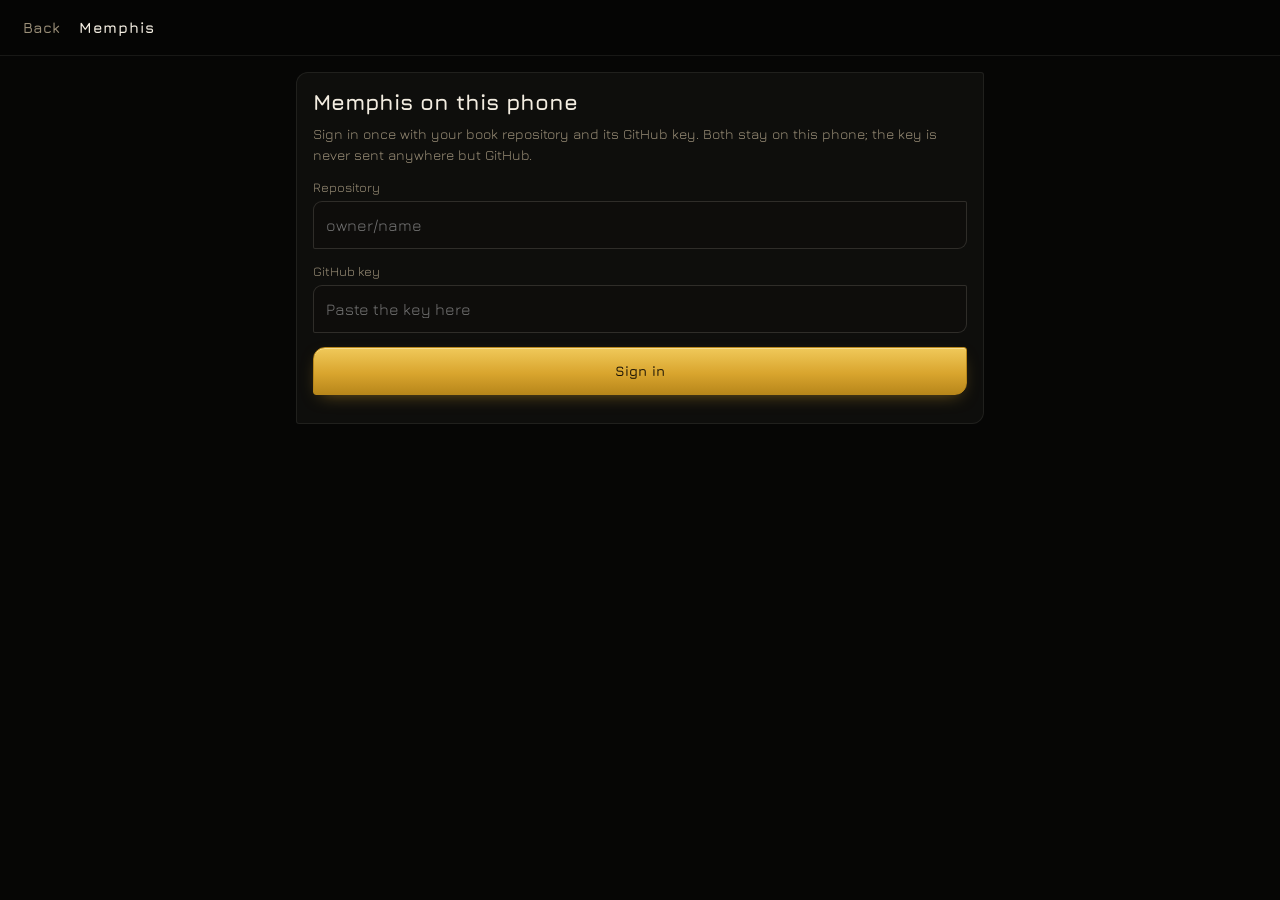
==== canon.html @ c1e0bdd1 "Phone app" ====
<!doctype html>
<html lang="en-GB">
<head>
<meta charset="utf-8">
<meta name="viewport" content="width=device-width, initial-scale=1, viewport-fit=cover">
<meta http-equiv="Content-Security-Policy" content="default-src 'self'; img-src 'self' data:; style-src 'self' 'unsafe-inline'; script-src 'self'; font-src 'self'; connect-src 'self' https://api.github.com; manifest-src 'self'; worker-src 'self'">
<meta name="apple-mobile-web-app-capable" content="yes">
<meta name="apple-mobile-web-app-status-bar-style" content="black-translucent">
<meta name="theme-color" content="#060605">
<meta name="referrer" content="no-referrer">
<link rel="manifest" href="manifest.webmanifest">
<link rel="apple-touch-icon" href="icons/memphis-app-256.png">
<title>Canon</title>
<link rel="stylesheet" href="branding/blades-ui.css">
<link rel="stylesheet" href="shared/canon.css">
<link rel="stylesheet" href="phone-shell.css">
<link rel="stylesheet" href="canon-phone.css">
</head>
<body data-page="canon">
<header id="top">
  <button id="t-back" class="bl-btn ghost" type="button">Memphis</button>
  <div id="t-title" class="title">Canon</div>
  <button id="t-badge" class="badge" type="button" aria-live="polite"></button>
</header>
<header id="bar">
  <button id="b-home" class="bl-btn ghost sm" type="button" hidden>Domains</button>
  <div id="crumb" class="crumb"></div>
  <div class="spacer"></div>
  <button id="b-log" class="bl-btn coal sm" type="button">Log</button>
</header>
<main id="view" tabindex="-1"></main>
<div id="toast" class="toast" role="status" aria-live="polite"></div>

<script src="shared/sync-model.js"></script>
<script src="store.js"></script>
<script src="github.js"></script>
<script src="engine.js"></script>
<script src="apps.js"></script>
<script src="app.js"></script>
<script src="shared/canon-model.js"></script>
<script src="canon-bridge.js"></script>
<script src="shared/canon-ui.js"></script>
</body>
</html>
---- branding/blades-ui.css ----
@font-face{font-family:"Jura";font-weight:400;src:url("fonts/jura-400.woff2") format("woff2")}
@font-face{font-family:"Jura";font-weight:600;src:url("fonts/jura-600.woff2") format("woff2")}
@font-face{font-family:"Jura";font-weight:700;src:url("fonts/jura-700.woff2") format("woff2")}
:root{
  --bl-gold:#d9a52e; --bl-gold-hi:#f0c95a; --bl-gold-lo:#b8871b; --bl-gold-ink:#1a1306;
  --bl-bone:#f3ede1; --bl-bone-lo:#ddd2bd; --bl-bone-ink:#17140f;
  --bl-coal:#1d1a15; --bl-coal-hi:#2a261f; --bl-coal-line:rgba(201,162,39,.22); --bl-coal-ink:#d9cfbc;
  --bl-ink:#e8dfce; --bl-ink-soft:#9c9079;
  --bl-r:12px 3px 12px 3px;        
  --bl-r-sm:9px 2px 9px 2px;
  --bl-ui:"Jura",system-ui,-apple-system,"Segoe UI",sans-serif;   
  --bl-red:#b8342c;   
  --ev-domina-1:#F3EDE1; --ev-domina:#A7D8F2; --ev-domina-3:#7FBF8A; --ev-domina-t1:#1E4D2B; --ev-domina-t2:#2E3F49;   
  --ev-aura-1:#FFC48C;   --ev-aura:#F2884B;   --ev-aura-3:#E8604A;   --ev-aura-t1:#4A3A28;   --ev-aura-t2:#4A2C24;     
  --ev-magia-1:#DCE3F5;  --ev-magia:#B5B9CA;  --ev-magia-3:#7C86C9;  --ev-magia-t1:#1A1B33;  --ev-magia-t2:#2C3459;    
  --ev-nb-1:#C41E3A; --ev-nb-2:#E67E22; --ev-nb-3:#D4AF37; --ev-nb-4:#27AE60; --ev-nb-5:#16A085;
  --ev-nb-6:#3498DB; --ev-nb-7:#5B4FCF; --ev-nb-8:#8E44AD; --ev-nb-9:#B8509E;
  --ev-read:"Jura",system-ui,"Segoe UI",sans-serif;      
  --ev-margin:Fraunces,Georgia,serif;                     
}
.bl-btn{font-family:var(--bl-ui);font-size:13px;font-weight:600;letter-spacing:.01em;line-height:1;
  display:inline-flex;align-items:center;gap:8px;height:36px;padding:0 16px;border-radius:var(--bl-r);
  border:1px solid transparent;cursor:pointer;user-select:none;white-space:nowrap;
  transition:transform .15s ease,box-shadow .25s ease,background-color .2s,border-color .2s,color .2s}
.bl-btn .bi{flex:none}
.bl-btn:active{transform:translateY(1px)}
.bl-btn:focus-visible{outline:1px solid var(--bl-gold);outline-offset:2px}
.bl-btn.gold{color:var(--bl-gold-ink);border-color:var(--bl-gold-lo);
  background:linear-gradient(180deg,var(--bl-gold-hi),var(--bl-gold) 55%,var(--bl-gold-lo));
  box-shadow:inset 0 1px 0 rgba(255,240,190,.55),0 6px 18px -8px rgba(217,165,46,.6)}
.bl-btn.gold:hover{box-shadow:inset 0 1px 0 rgba(255,240,190,.7),0 8px 26px -8px rgba(217,165,46,.85)}
.bl-btn.bone{color:var(--bl-bone-ink);border-color:var(--bl-bone-lo);
  background:linear-gradient(180deg,#fffaf0,var(--bl-bone) 60%,var(--bl-bone-lo));box-shadow:inset 0 1px 0 #fff,0 6px 16px -10px rgba(243,237,225,.5)}
.bl-btn.bone:hover{box-shadow:inset 0 1px 0 #fff,0 8px 22px -8px rgba(243,237,225,.55)}
.bl-btn.coal{color:var(--bl-coal-ink);background:linear-gradient(180deg,var(--bl-coal-hi),var(--bl-coal));border-color:var(--bl-coal-line);
  box-shadow:inset 0 1px 0 rgba(255,255,255,.04)}
.bl-btn.coal:hover{color:var(--bl-gold-hi);border-color:rgba(217,165,46,.55)}
.bl-btn.ghost{color:var(--bl-ink-soft);background:transparent;padding:0 10px}
.bl-btn.ghost:hover{color:var(--bl-gold)}
.bl-btn.slot{color:var(--bl-gold);background:transparent;border:1px dashed rgba(217,165,46,.45);font-weight:500}
.bl-btn.slot:hover{background:rgba(217,165,46,.08);border-color:var(--bl-gold)}
.bl-btn.sm{height:28px;padding:0 11px;font-size:12px;border-radius:var(--bl-r-sm);gap:6px}
.bl-btn.lg{height:44px;padding:0 22px;font-size:14px}
.bl-ico{width:36px;height:36px;display:inline-grid;place-items:center;border-radius:var(--bl-r);cursor:pointer;
  color:var(--bl-ink-soft);background:linear-gradient(180deg,var(--bl-coal-hi),var(--bl-coal));border:1px solid var(--bl-coal-line);
  transition:color .2s,border-color .2s,box-shadow .25s}
.bl-ico:hover{color:var(--bl-gold-hi);border-color:rgba(217,165,46,.55);box-shadow:0 0 18px -6px rgba(217,165,46,.55)}
.bl-ico.bare{background:transparent;border-color:transparent}
.bl-ico.bare:hover{background:rgba(217,165,46,.07)}
.bl-ico.round{border-radius:50%}
.bl-ico.sm{width:28px;height:28px;border-radius:var(--bl-r-sm)}
.bl-tabs{display:inline-flex;gap:4px}
.bl-tab{position:relative;font-family:var(--bl-ui);font-size:12.5px;color:var(--bl-ink-soft);background:none;border:none;
  padding:8px 12px 11px;cursor:pointer;transition:color .2s}
.bl-tab:hover{color:var(--bl-ink)}
.bl-tab.on{color:var(--bl-gold-hi)}
.bl-tab.on::after{content:"";position:absolute;left:12%;right:12%;bottom:2px;height:3px;
  background:radial-gradient(50% 50% at 50% 50%,var(--bl-gold-hi) 0,var(--bl-gold) 45%,transparent 100%)}
.bl-dot{display:inline-block;width:12px;height:5px;border-radius:50%;background:var(--bl-gold)}
.bl-coin{position:relative;display:inline-grid;place-items:center;flex:none;box-sizing:border-box;border-radius:50%;
  background:#1a1813;border:2px solid var(--bl-gold);color:var(--bl-gold);line-height:0}
.bl-coin>svg{display:block}
.bl-coin::after{content:"";position:absolute;inset:-2px;border-radius:50%;pointer-events:none;opacity:0;
  background:conic-gradient(from 0deg,transparent 0 62%,rgba(255,241,184,.25) 74%,#fff1b8 86%,transparent 96%);
  -webkit-mask:radial-gradient(farthest-side,transparent calc(100% - 2.5px),#000 calc(100% - 2px));
  mask:radial-gradient(farthest-side,transparent calc(100% - 2.5px),#000 calc(100% - 2px))}
.bl-coin:hover::after,:hover>.bl-coin::after{animation:bl-coin-sweep .9s ease-out 1}
@keyframes bl-coin-sweep{0%{opacity:0;transform:rotate(0)}15%{opacity:1}85%{opacity:1}100%{opacity:0;transform:rotate(360deg)}}
@media (prefers-reduced-motion:reduce){.bl-coin:hover::after,:hover>.bl-coin::after{animation:none}}
---- shared/canon.css ----
:root{ --void:#060605; --edge:#2B271F; --edge2:#3A3326; --ash:#938B7B; --dim:#6B6456; --text:#e4dcc9; }
html,body{margin:0;height:100%;background:var(--void);color:var(--text);font-family:var(--bl-ui)}
body{display:flex;flex-direction:column;
  background:radial-gradient(1200px 700px at 50% -10%,rgba(243,237,225,.035),transparent 70%),var(--void)}
::selection{background:rgba(217,165,46,.28)}
[hidden]{display:none!important}
button:disabled{opacity:.38;cursor:default;pointer-events:none}
#bar{display:flex;align-items:center;gap:12px;height:52px;padding:0 22px;border-bottom:1px solid var(--edge);flex:none}
#bar .spacer{flex:1}
.crumb{font-weight:700;font-size:14px;letter-spacing:.02em;display:flex;gap:14px;align-items:baseline}
.crumb .cnt{font-weight:600;font-size:12px;color:var(--ash)}
#view{flex:1;overflow:auto;padding:34px 22px 80px;outline:none}
#view>*{max-width:860px;margin-left:auto;margin-right:auto}
.head h1{font-size:30px;font-weight:700;margin:0 0 6px;letter-spacing:.01em}
.head .sub{color:var(--ash);font-size:14px;margin:0 0 26px}
.empty{text-align:center;padding-top:60px}
.empty h1{font-size:26px;margin:0 0 10px}
.empty p{color:var(--ash)}
.empty+.bl-btn{display:flex;margin:22px auto 0;width:max-content}
.where{color:var(--dim);font-size:12px;margin-top:26px}
.domains{display:grid;grid-template-columns:repeat(auto-fill,minmax(250px,1fr));gap:12px}
.domain{all:unset;box-sizing:border-box;cursor:pointer;display:flex;flex-direction:column;gap:8px;padding:16px 18px 14px;
  border-radius:var(--bl-r);background:linear-gradient(180deg,var(--bl-coal-hi),var(--bl-coal));border:1px solid var(--bl-coal-line);
  transition:border-color .2s,transform .15s}
.domain:hover{border-color:rgba(217,165,46,.6)}
.domain:focus-visible{outline:1px solid var(--bl-gold);outline-offset:2px}
.domain .nm{font-weight:700;font-size:15px}
.domain .left{font-weight:600;font-size:12px;color:var(--ash)}
.domain .bar{height:3px;border-radius:2px;background:rgba(255,255,255,.06);overflow:hidden}
.domain .bar span{display:block;height:100%;background:var(--bl-gold)}
.domain.done .left{color:var(--bl-gold)}
.card{border-radius:var(--bl-r);background:linear-gradient(180deg,rgba(42,38,31,.55),rgba(29,26,21,.55));border:1px solid var(--edge2);padding:26px 28px 22px}
.subject{font-size:12px;font-weight:700;letter-spacing:.08em;text-transform:uppercase;color:var(--ash);display:flex;gap:10px;align-items:center}
.subject .tag{font-size:10px;letter-spacing:.04em;text-transform:none;color:var(--bl-gold);border:1px solid rgba(217,165,46,.4);border-radius:var(--bl-r-sm);padding:2px 7px}
.q{font-size:22px;font-weight:700;line-height:1.3;margin:10px 0 14px}
.summary{margin:0 0 18px;font-size:13px;color:var(--ash)}
.summary summary{cursor:pointer;font-weight:600;width:max-content}
.summary p{font-family:var(--ev-read);font-weight:400;line-height:1.55;margin:8px 0 0;color:var(--text)}
.options{display:flex;flex-direction:column;gap:8px}
.option{all:unset;box-sizing:border-box;cursor:pointer;display:flex;gap:14px;align-items:flex-start;padding:12px 14px;border-radius:var(--bl-r);
  border:1px solid var(--edge2);background:rgba(10,9,8,.55);transition:border-color .15s,background-color .15s}
.option:hover{border-color:rgba(217,165,46,.45)}
.option:focus-visible{outline:1px solid var(--bl-gold);outline-offset:2px}
.option.on{border-color:var(--bl-gold);background:rgba(217,165,46,.09)}
.option .lt{flex:none;width:26px;height:26px;display:grid;place-items:center;border-radius:var(--bl-r-sm);font-weight:700;font-size:13px;
  border:1px solid var(--edge2);color:var(--ash)}
.option.on .lt{background:var(--bl-gold);color:var(--bl-gold-ink);border-color:var(--bl-gold-lo)}
.option .body{display:flex;flex-direction:column;gap:5px;min-width:0}
.option .tx{font-family:var(--ev-read);font-weight:400;font-size:15px;line-height:1.5}
.meta{font-size:12px;font-weight:600;color:var(--dim)}
a.src{color:var(--ash);text-decoration:underline;text-decoration-color:rgba(147,139,123,.4);text-underline-offset:2px}
a.src:hover{color:var(--bl-gold)}
.note{font-size:13px;color:var(--ash);margin:0 0 6px}
.items{margin:0 0 6px;padding-left:20px;font-family:var(--ev-read);line-height:1.6}
.hint{margin:16px 0 0;padding:10px 14px;border-left:2px solid rgba(217,165,46,.5);font-size:13px;line-height:1.5;color:var(--ash);background:rgba(217,165,46,.04)}
.row{display:flex;gap:10px;align-items:center;margin-top:20px}
.row .spacer{flex:1}
.help{font-size:12px;color:var(--dim);margin:12px 0 0}
.editor{margin-top:20px}
.editor .lb{display:block;font-size:12px;font-weight:700;letter-spacing:.04em;color:var(--ash);margin-bottom:8px}
.editor textarea{box-sizing:border-box;width:100%;resize:vertical;min-height:110px;padding:12px 14px;border-radius:var(--bl-r);
  border:1px solid var(--edge2);background:#0b0a08;color:var(--text);font:400 15px/1.5 var(--ev-read);outline:none}
.editor textarea:focus{border-color:rgba(217,165,46,.6)}
.day{font-size:12px;font-weight:700;color:var(--dim);letter-spacing:.06em;margin:22px 0 8px}
.entry{display:grid;grid-template-columns:1fr auto;gap:4px 16px;align-items:start;padding:12px 0;border-bottom:1px solid var(--edge)}
.entry>.what,.entry>.qq,.entry>.ans{grid-column:1}
.entry>.wp{grid-column:1}
.entry>.acts{grid-column:2;grid-row:1 / span 4;align-self:center;display:flex;gap:8px;align-items:center}
.entry .what{font-size:11px;font-weight:700;letter-spacing:.06em;text-transform:uppercase;color:var(--dim)}
.entry .what .sj{color:var(--ash)}
.entry .qq{font-weight:700;font-size:14px}
.entry .ans{font-family:var(--ev-read);font-size:14px;line-height:1.5;white-space:pre-line}
.entry .kind{font-family:var(--bl-ui);font-weight:700;font-size:12px;color:var(--bl-gold);margin-right:4px}
.entry .wp{font-size:12px;font-weight:600;color:var(--ash)}
.entry .wp.none,.entry .wp.ask{color:var(--dim)}
.entry .wp.page{color:var(--bl-gold)}
.entry .wp .ln{font-family:var(--ev-read);font-weight:400;color:var(--text)}
.entry .gone{font-size:11px;color:var(--dim)}
.asks{border-radius:var(--bl-r);border:1px solid rgba(217,165,46,.45);background:rgba(217,165,46,.05);padding:14px 18px 12px;margin-bottom:18px}
.asks h3{margin:0 0 10px;font-size:13px;font-weight:700;letter-spacing:.04em;color:var(--bl-gold)}
.ask{padding:8px 0;border-top:1px solid var(--edge)}
.ask:first-of-type{border-top:0;padding-top:0}
.ask .what{font-family:var(--ev-read);font-size:14px;line-height:1.5}
.ask .what .sj{font-family:var(--bl-ui);font-weight:700;font-size:11px;letter-spacing:.06em;text-transform:uppercase;color:var(--ash);margin-right:6px}
.ask .why{font-size:12px;color:var(--dim);margin-top:3px}
.ask .opts{display:flex;flex-wrap:wrap;gap:8px;margin-top:8px}
.settled{border-radius:var(--bl-r);border:1px solid var(--edge2);background:rgba(243,237,225,.03);padding:14px 18px 10px;margin-bottom:18px}
.settled .hd{display:flex;align-items:center;justify-content:space-between;gap:12px}
.settled h3{margin:0;font-size:13px;font-weight:700;letter-spacing:.04em;color:var(--text)}
.settled .sub,.settled .busy{font-size:12px;color:var(--dim);margin:6px 0 8px}
.sug{display:grid;grid-template-columns:1fr auto;gap:3px 16px;padding:10px 0;border-top:1px solid var(--edge)}
.sug>div:not(.acts){grid-column:1}
.sug>.acts{grid-column:2;grid-row:1 / span 5;align-self:center;display:flex;gap:8px}
.sug .what{font-size:11px;font-weight:700;letter-spacing:.06em;text-transform:uppercase;color:var(--dim)}
.sug .what .sj{color:var(--ash)}
.sug .qq{font-weight:700;font-size:14px}
.sug .ans{font-family:var(--ev-read);font-size:14px;line-height:1.5}
.sug .ans .lt{font-family:var(--bl-ui);font-weight:700;font-size:12px;color:var(--bl-gold)}
.sug .qt{margin:4px 0 2px;padding:4px 0 4px 10px;border-left:2px solid var(--edge2);font-family:var(--ev-read);font-size:13px;line-height:1.5;color:var(--text)}
.sug .why{font-size:12px;color:var(--dim)}
.findrow{margin:0 0 18px}
.toast{position:fixed;left:50%;bottom:22px;transform:translate(-50%,20px);opacity:0;pointer-events:none;transition:opacity .2s,transform .2s;
  display:flex;gap:12px;align-items:center;max-width:min(720px,90vw);padding:10px 12px 10px 16px;border-radius:var(--bl-r);
  background:#14120e;border:1px solid rgba(217,165,46,.45);font-size:13px;font-weight:600;box-shadow:0 12px 30px -12px #000}
.toast.on{opacity:1;transform:translate(-50%,0);pointer-events:auto}
@media (prefers-reduced-motion:reduce){.toast,.domain,.option{transition:none}}
.syncbox{border-radius:var(--bl-r);border:1px solid var(--bl-gold-lo);background:rgba(243,237,225,.03);padding:14px 18px 12px;margin-bottom:18px}
.syncbox h3{margin:0;font-size:13px;font-weight:700;letter-spacing:.04em;color:var(--text)}
.syncbox .sub{font-size:12px;color:var(--dim);margin:6px 0 8px;max-width:70ch}
.synclist{list-style:none;margin:0 0 10px;padding:0}
.synclist li{padding:6px 0;border-top:1px solid var(--edge);font-size:13px;display:flex;flex-wrap:wrap;gap:4px 10px;align-items:baseline}
.synclist li b{font-weight:700;color:var(--text)}
.synclist .n{color:var(--ash)}
.synclist .nt{flex-basis:100%;font-size:12px;color:var(--dim)}
.synclist .bad{flex-basis:100%;font-size:12px;color:var(--bl-gold)}
.syncrow{margin:0 0 14px;display:flex;align-items:center;gap:12px}
---- phone-shell.css ----
:root{--bg:#060605;--top:calc(56px + env(safe-area-inset-top))}   
*{box-sizing:border-box;-webkit-tap-highlight-color:transparent}
html,body{margin:0;background:var(--bg);color:var(--text);font-family:var(--bl-ui);font-size:16px;-webkit-text-size-adjust:100%}
body{min-height:100vh;min-height:100dvh;padding:var(--top) 0 env(safe-area-inset-bottom)}
#top{position:fixed;inset:0 0 auto 0;height:var(--top);padding:env(safe-area-inset-top) max(12px,env(safe-area-inset-right)) 0 max(12px,env(safe-area-inset-left));
  display:flex;align-items:center;gap:8px;background:rgba(6,6,5,.92);backdrop-filter:blur(10px);-webkit-backdrop-filter:blur(10px);border-bottom:1px solid var(--edge);z-index:10}
#top .title{flex:1;font-weight:700;letter-spacing:.06em;font-size:15px;white-space:nowrap;overflow:hidden;text-overflow:ellipsis}
#t-back{height:44px;font-size:15px}
.badge{flex:none;min-height:44px;padding:0 12px;border-radius:var(--bl-r-sm);border:1px solid var(--edge2);background:transparent;color:var(--dim);font:600 13px var(--bl-ui)}
.badge:empty{display:none}
.badge.wait{color:var(--bl-gold-ink);background:var(--bl-gold);border-color:var(--bl-gold-lo)}
.badge.bad{color:var(--text);background:#4a1f1a;border-color:var(--bl-red)}
#view{padding:16px max(16px,env(safe-area-inset-right)) 32px max(16px,env(safe-area-inset-left));outline:none;max-width:720px;margin:0 auto}
.bl-btn{min-height:48px;font-size:15px}
.bl-btn.sm{min-height:40px}
.bl-btn.wide{width:100%;justify-content:center}
.bl-btn[disabled]{opacity:.45}
.toast{position:fixed;left:50%;bottom:calc(20px + env(safe-area-inset-bottom));transform:translate(-50%,20px);opacity:0;pointer-events:none;transition:opacity .2s,transform .2s;
  max-width:calc(100vw - 32px);padding:12px 16px;border-radius:var(--bl-r);background:#1d1a15;border:1px solid var(--bl-coal-line);color:var(--text);font-size:15px;z-index:20}
.toast.on{opacity:1;transform:translate(-50%,0)}
.noteview{position:fixed;inset:0;z-index:30;background:var(--void,var(--bg));display:flex;flex-direction:column;padding-top:env(safe-area-inset-top)}
.nv-head{display:flex;align-items:center;justify-content:space-between;gap:10px;padding:10px 14px;border-bottom:1px solid var(--edge)}
.nv-text{flex:1;overflow:auto;margin:0;padding:16px 16px calc(24px + env(safe-area-inset-bottom));white-space:pre-wrap;font:400 16px/1.55 var(--ev-read);color:var(--text)}
---- canon-phone.css ----
body{display:block;background:var(--void)}
#bar{position:sticky;top:var(--top);z-index:9;height:52px;padding:0 max(12px,env(safe-area-inset-right)) 0 max(12px,env(safe-area-inset-left));gap:8px;
  background:rgba(6,6,5,.94);backdrop-filter:blur(10px);-webkit-backdrop-filter:blur(10px)}
.crumb{min-width:0;gap:10px;font-size:14px;overflow:hidden;white-space:nowrap}
.crumb .dm{overflow:hidden;text-overflow:ellipsis}
#view{overflow:visible;padding:18px max(14px,env(safe-area-inset-right)) calc(110px + env(safe-area-inset-bottom)) max(14px,env(safe-area-inset-left))}
#view>*{max-width:none}
.bl-btn.sm{min-height:44px;height:auto;padding:0 14px;font-size:14px}
.head h1{font-size:26px}
.head .sub{margin-bottom:18px}
.domains{grid-template-columns:1fr;gap:10px}
.domain{padding:16px;min-height:72px}
.domain .nm{font-size:16px}
.domain .left{font-size:13px}
.card{padding:18px 16px 16px}
.q{font-size:20px}
.option{padding:14px 12px;min-height:56px;gap:12px}
.option .lt{width:32px;height:32px;font-size:15px}
.option .tx{font-size:16px}
.row{flex-wrap:wrap;gap:10px}
.row .spacer{display:none}
.row .bl-btn{flex:1 1 auto;justify-content:center}
.editor textarea{font-size:16px;min-height:140px}   
.hint{font-size:14px}
.help{font-size:13px}
.entry{grid-template-columns:1fr;gap:4px}
.entry>.acts{grid-column:1;grid-row:auto;justify-content:flex-start;flex-wrap:wrap;margin-top:6px}
.entry .qq,.entry .ans{font-size:15px}
.sug{grid-template-columns:1fr}
.sug>.acts{grid-column:1;grid-row:auto;margin-top:6px}
.ask .opts .bl-btn{flex:1 1 100%;justify-content:flex-start}
.toast{flex-wrap:wrap;gap:8px}
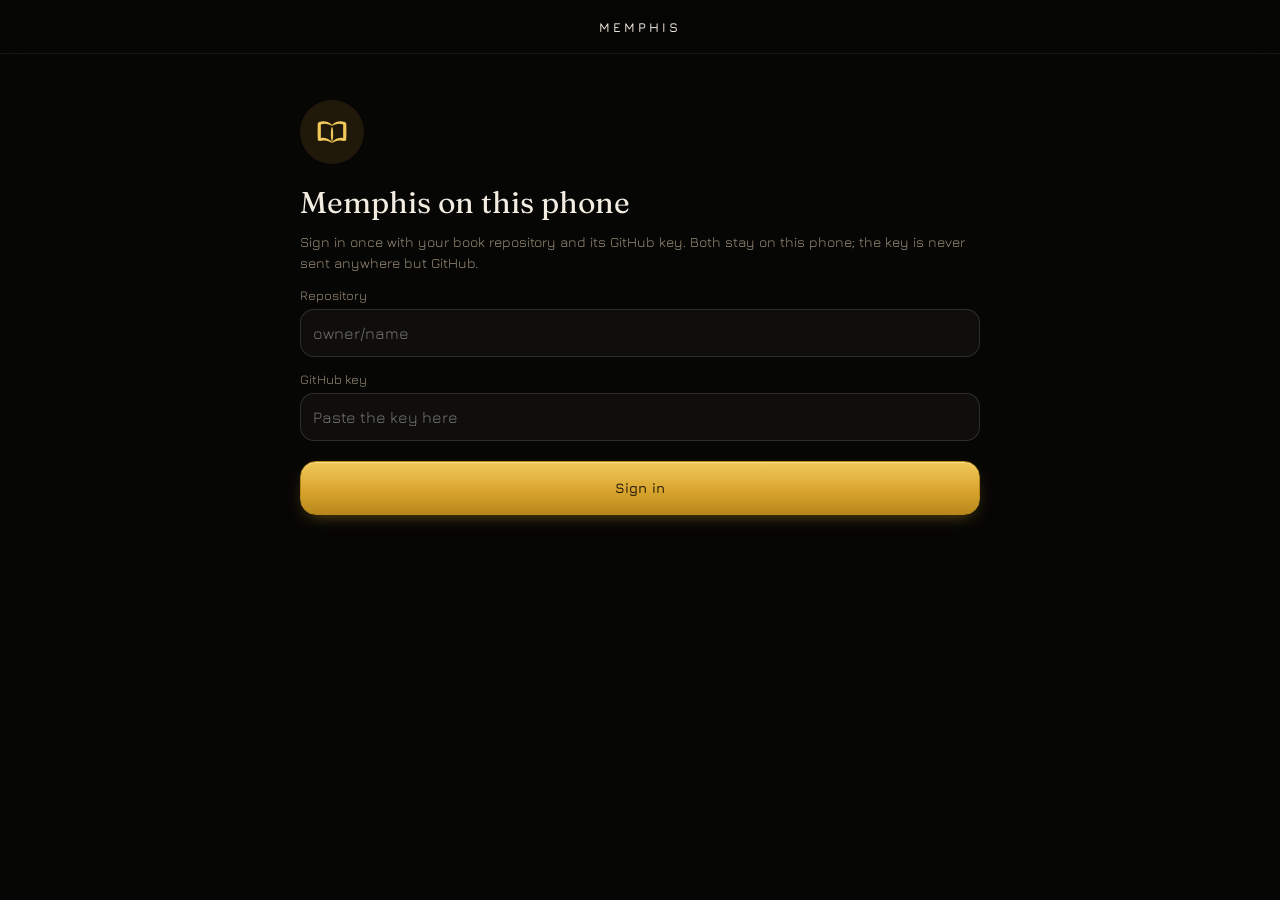
==== commit 02d9e5d0: "Phone redesign, first draft: one shell, home, wiki, writer, pictures - phone-ui.css + app.js shell: " ====
--- a/canon.html
+++ b/canon.html
@@ -15,6 +15,7 @@
 <link rel="stylesheet" href="shared/canon.css">
 <link rel="stylesheet" href="phone-shell.css">
 <link rel="stylesheet" href="canon-phone.css">
+<link rel="stylesheet" href="phone-ui.css">
 </head>
 <body data-page="canon">
 <header id="top">
@@ -36,9 +37,11 @@
 <script src="github.js"></script>
 <script src="engine.js"></script>
 <script src="apps.js"></script>
+<script src="branding/blades-icons.js"></script>
 <script src="app.js"></script>
 <script src="shared/canon-model.js"></script>
 <script src="canon-bridge.js"></script>
 <script src="shared/canon-ui.js"></script>
+<script src="phone-pages.js"></script>
 </body>
 </html>
--- a/phone-ui.css
+++ b/phone-ui.css
@@ -0,0 +1,226 @@
+/* Memphis phone: the one shell every page shares. Loaded last on every page.
+   One header (back · title with a sync dot · one action), at most one round button in each bottom corner. */
+@font-face{font-family:"Fraunces";font-style:normal;font-weight:400;font-display:swap;src:url("branding/fonts/fraunces-latin-400-normal.woff2") format("woff2");unicode-range:U+0000-00FF,U+0131,U+0152-0153,U+02BB-02BC,U+02C6,U+02DA,U+02DC,U+0304,U+0308,U+0329,U+2000-206F,U+20AC,U+2122,U+2191,U+2193,U+2212,U+2215,U+FEFF,U+FFFD}
+@font-face{font-family:"Fraunces";font-style:normal;font-weight:400;font-display:swap;src:url("branding/fonts/fraunces-latin-ext-400-normal.woff2") format("woff2");unicode-range:U+0100-02BA,U+02BD-02C5,U+02C7-02CC,U+02CE-02D7,U+02DD-02FF,U+0304,U+0308,U+0329,U+1D00-1DBF,U+1E00-1E9F,U+1EF2-1EFF,U+2020,U+20A0-20AB,U+20AD-20C0,U+2113,U+2C60-2C7F,U+A720-A7FF}
+@font-face{font-family:"Fraunces";font-style:italic;font-weight:400;font-display:swap;src:url("branding/fonts/fraunces-latin-400-italic.woff2") format("woff2");unicode-range:U+0000-00FF,U+0131,U+0152-0153,U+02BB-02BC,U+02C6,U+02DA,U+02DC,U+0304,U+0308,U+0329,U+2000-206F,U+20AC,U+2122,U+2191,U+2193,U+2212,U+2215,U+FEFF,U+FFFD}
+@font-face{font-family:"Fraunces";font-style:italic;font-weight:400;font-display:swap;src:url("branding/fonts/fraunces-latin-ext-400-italic.woff2") format("woff2");unicode-range:U+0100-02BA,U+02BD-02C5,U+02C7-02CC,U+02CE-02D7,U+02DD-02FF,U+0304,U+0308,U+0329,U+1D00-1DBF,U+1E00-1E9F,U+1EF2-1EFF,U+2020,U+20A0-20AB,U+20AD-20C0,U+2113,U+2C60-2C7F,U+A720-A7FF}
+@font-face{font-family:"Fraunces";font-style:normal;font-weight:600;font-display:swap;src:url("branding/fonts/fraunces-latin-600-normal.woff2") format("woff2");unicode-range:U+0000-00FF,U+0131,U+0152-0153,U+02BB-02BC,U+02C6,U+02DA,U+02DC,U+0304,U+0308,U+0329,U+2000-206F,U+20AC,U+2122,U+2191,U+2193,U+2212,U+2215,U+FEFF,U+FFFD}
+@font-face{font-family:"Fraunces";font-style:normal;font-weight:600;font-display:swap;src:url("branding/fonts/fraunces-latin-ext-600-normal.woff2") format("woff2");unicode-range:U+0100-02BA,U+02BD-02C5,U+02C7-02CC,U+02CE-02D7,U+02DD-02FF,U+0304,U+0308,U+0329,U+1D00-1DBF,U+1E00-1E9F,U+1EF2-1EFF,U+2020,U+20A0-20AB,U+20AD-20C0,U+2113,U+2C60-2C7F,U+A720-A7FF}
+
+:root{--top:calc(54px + env(safe-area-inset-top));--serif:"Fraunces",Georgia,serif;--ink:#f3ede1;--soft:#b9ae98;--mute:#7d7361;
+  --gold:#d9a52e;--gold-hi:#f0c95a;--hair:rgba(243,237,225,.07);--hair2:rgba(243,237,225,.12);--card:#0f0e0c;--ease2:cubic-bezier(.2,.8,.2,1)}
+[hidden]{display:none!important}
+
+/* ---------- header ---------- */
+body.ui #top{display:grid;grid-template-columns:44px minmax(0,1fr) 44px;gap:8px;align-items:center;height:var(--top);
+  padding:env(safe-area-inset-top) max(10px,env(safe-area-inset-right)) 0 max(10px,env(safe-area-inset-left));
+  background:linear-gradient(180deg,rgba(6,6,5,.96),rgba(6,6,5,.82));border-bottom:1px solid var(--hair);z-index:40}
+body.ui #top .corner{grid-row:1;width:44px;height:44px;border-radius:50%;border:0;background:transparent;color:var(--ink);display:grid;place-items:center;padding:0;
+  opacity:.88;transition:background .15s,opacity .15s}
+body.ui #top .corner:active{background:rgba(243,237,225,.08);opacity:1}
+body.ui #t-back{grid-column:1}
+body.ui #t-right{grid-column:3}
+body.ui #t-title{grid-column:2;grid-row:1;display:flex;flex-direction:column;align-items:center;justify-content:center;min-width:0;line-height:1.1}
+body.ui #top .title{display:flex!important}
+body.ui .tline{display:flex;align-items:center;gap:8px;max-width:100%}
+body.ui .tt{font:600 13px var(--bl-ui);letter-spacing:.22em;text-transform:uppercase;color:var(--ink);white-space:nowrap;overflow:hidden;text-overflow:ellipsis}
+body.ui .ts{font:400 12px var(--bl-ui);color:var(--mute);letter-spacing:.02em;margin-top:3px;max-width:100%;white-space:nowrap;overflow:hidden;text-overflow:ellipsis}
+/* the sync dot: dim when synced, a gold count when waiting, a pulse when syncing, red when something is wrong. Tap = sync. */
+.sdot{flex:none;position:relative;min-width:22px;height:22px;margin:-6px -7px;padding:0;border:0;background:transparent;display:grid;place-items:center;
+  font:700 10px var(--bl-ui);color:#1a1306;border-radius:11px;cursor:pointer}
+.sdot::before{content:"";position:absolute;width:6px;height:6px;border-radius:50%;background:#5f6b52;box-shadow:0 0 0 3px rgba(95,107,82,.12)}
+.sdot.wait{min-width:20px;height:18px;margin:0;padding:0 6px;background:var(--gold)}
+.sdot.wait::before{display:none}
+.sdot.run::before{background:var(--gold);animation:sdp 1.1s ease-in-out infinite}
+.sdot.bad::before{background:#d2493f;box-shadow:0 0 0 3px rgba(210,73,63,.18)}
+@keyframes sdp{0%,100%{transform:scale(.7);opacity:.5}50%{transform:scale(1.25);opacity:1}}
+
+/* ---------- bottom corners ---------- */
+.fab-c{position:fixed;z-index:35;bottom:calc(18px + env(safe-area-inset-bottom));width:56px;height:56px;border-radius:50%;padding:0;display:grid;place-items:center;
+  border:1px solid rgba(217,165,46,.28);background:rgba(22,19,15,.92);color:var(--ink);backdrop-filter:blur(12px);-webkit-backdrop-filter:blur(12px);
+  box-shadow:0 10px 30px -8px rgba(0,0,0,.8);transition:transform .15s var(--ease2)}
+.fab-c.bl{left:max(18px,env(safe-area-inset-left))}
+.fab-c.br{right:max(18px,env(safe-area-inset-right))}
+.fab-c.gold{background:linear-gradient(160deg,var(--gold-hi),var(--gold) 60%,#b8871b);color:#1a1306;border-color:transparent;box-shadow:0 10px 30px -8px rgba(217,165,46,.55)}
+.fab-c:active{transform:scale(.94)}
+
+/* ---------- bottom sheet ---------- */
+.sheetwrap{position:fixed;inset:0;z-index:80;pointer-events:none}
+.sh-scrim{position:absolute;inset:0;background:rgba(0,0,0,.55);opacity:0;transition:opacity .2s}
+.sh-card{position:absolute;left:0;right:0;bottom:0;max-height:82vh;overflow:auto;background:#13110e;border-top:1px solid rgba(217,165,46,.22);
+  border-radius:22px 22px 0 0;padding:8px 10px calc(14px + env(safe-area-inset-bottom));transform:translateY(102%);transition:transform .24s var(--ease2)}
+.sheetwrap.on{pointer-events:auto}
+.sheetwrap.on .sh-scrim{opacity:1}
+.sheetwrap.on .sh-card{transform:none}
+.sh-grab{width:38px;height:4px;border-radius:2px;background:rgba(243,237,225,.18);margin:4px auto 10px}
+.sh-title{font:600 12px var(--bl-ui);letter-spacing:.2em;text-transform:uppercase;color:var(--mute);padding:4px 12px 10px}
+.sh-body{padding:0 12px 8px}
+.sh-line{margin:0 0 6px;font-size:16px;color:var(--ink)}
+.sh-fine{margin:0 0 10px;font-size:13px;line-height:1.5;color:var(--mute)}
+.sh-sep{height:1px;background:var(--hair);margin:6px 12px}
+.sh-item{display:flex;align-items:center;gap:14px;width:100%;min-height:56px;padding:8px 12px;border:0;border-radius:14px;background:transparent;color:var(--ink);
+  text-align:left;font:500 16px var(--bl-ui)}
+.sh-item:active{background:rgba(243,237,225,.06)}
+.sh-item:disabled{opacity:.4}
+.sh-item .ic{flex:none;width:36px;height:36px;border-radius:50%;display:grid;place-items:center;background:rgba(243,237,225,.05);color:var(--soft)}
+.sh-item.gold .ic{background:rgba(217,165,46,.16);color:var(--gold-hi)}
+.sh-item .tx{display:flex;flex-direction:column;gap:2px;min-width:0}
+.sh-item .sb{font-size:13px;color:var(--mute)}
+.toast{border-radius:14px!important;bottom:calc(92px + env(safe-area-inset-bottom))!important;background:#1a1712!important;z-index:90!important}
+
+/* ---------- home ---------- */
+body[data-page=home].ui{background:radial-gradient(120% 60% at 50% -10%,rgba(217,165,46,.07),transparent 60%),#060605;background-attachment:fixed}
+body[data-page=home] #view{padding:22px max(18px,env(safe-area-inset-right)) calc(40px + env(safe-area-inset-bottom)) max(18px,env(safe-area-inset-left))}
+.hello{margin:4px 2px 22px}
+.h-date{font:600 11px var(--bl-ui);letter-spacing:.24em;text-transform:uppercase;color:var(--mute)}
+.h-greet{font:400 34px/1.1 var(--serif);letter-spacing:-.01em;margin:10px 0 0;color:var(--ink)}
+.hero{position:relative;display:flex;flex-direction:column;gap:6px;padding:22px 20px 18px;margin:0 0 14px;border-radius:24px;text-decoration:none;color:var(--ink);overflow:hidden;
+  background:radial-gradient(90% 80% at 100% 0%,rgba(217,165,46,.16),transparent 60%),linear-gradient(180deg,#14110c,#0d0b09);border:1px solid rgba(217,165,46,.24)}
+.hero .k,.world .k{font:600 11px var(--bl-ui);letter-spacing:.22em;text-transform:uppercase;color:var(--gold)}
+.hero .where{font:400 13px var(--bl-ui);color:var(--mute);margin-top:6px}
+.hero .ct{font:600 32px/1.1 var(--serif);letter-spacing:-.01em}
+.hero .last{font:italic 400 16px/1.5 var(--serif);color:var(--soft);margin:8px 0 4px;padding-left:12px;border-left:2px solid rgba(217,165,46,.45)}
+.hero .meta{display:flex;align-items:center;justify-content:space-between;margin-top:10px;font:400 13px var(--bl-ui);color:var(--mute)}
+.hero .go{width:44px;height:44px;border-radius:50%;display:grid;place-items:center;background:var(--gold);color:#1a1306}
+.hero:active{transform:scale(.99)}
+.world{position:relative;display:block;margin:0 0 14px;border-radius:24px;overflow:hidden;text-decoration:none;color:var(--ink);background:var(--card);border:1px solid var(--hair)}
+.w-img{display:block;aspect-ratio:16/11;overflow:hidden;background:#111}
+.w-img img{width:100%;height:100%;object-fit:cover;object-position:50% 25%;display:block;filter:saturate(.92)}
+.world:not(.nopic) .w-txt{position:absolute;left:0;right:0;bottom:0;padding:60px 20px 18px;background:linear-gradient(180deg,transparent,rgba(6,6,5,.72) 40%,rgba(6,6,5,.94))}
+.w-txt{display:flex;flex-direction:column;gap:6px;padding:20px}
+.w-t{font:600 26px/1.15 var(--serif)}
+.w-l{font:400 15px/1.45 var(--serif);color:var(--soft);display:-webkit-box;-webkit-line-clamp:2;-webkit-box-orient:vertical;overflow:hidden}
+.tiles{display:grid;grid-template-columns:1fr 1fr;gap:10px}
+.tile{display:flex;flex-direction:column;gap:4px;min-height:112px;padding:16px;border-radius:20px;text-decoration:none;color:var(--ink);background:var(--card);border:1px solid var(--hair)}
+.tile:last-child:nth-child(odd){grid-column:1 / -1}
+.t-ic{width:38px;height:38px;border-radius:50%;display:grid;place-items:center;background:rgba(217,165,46,.1);color:var(--gold-hi);margin-bottom:auto}
+.t-nm{font:600 16px var(--bl-ui);margin-top:12px}
+.t-n{font:400 13px var(--bl-ui);color:var(--mute)}
+.t-n b{color:var(--soft);font-weight:600}
+.tile.hot{border-color:rgba(217,165,46,.35)}
+.tile.hot .t-n b{color:var(--gold-hi)}
+.tile:active,.world:active{border-color:rgba(217,165,46,.4)}
+.signin{padding:30px 4px}
+.si-mark{width:64px;height:64px;border-radius:50%;display:grid;place-items:center;background:rgba(217,165,46,.12);color:var(--gold-hi);margin:0 0 22px}
+.signin h1{font:400 30px/1.15 var(--serif);margin:0 0 10px}
+.signin .bl-btn.gold{border-radius:16px;min-height:54px;margin-top:6px}
+.signin .field input{border-radius:14px;background:#0f0e0c}
+
+/* ---------- wiki ---------- */
+body[data-page=wiki] #bar,body[data-page=wiki] #s-bottom{display:none!important}
+body[data-page=wiki] #page{top:var(--top)}
+body[data-page=wiki] .pg,body[data-page=wiki] .pg.has-margin,body[data-page=wiki] .pg.index,body[data-page=wiki] .pg:not(.index):not(.landing),body[data-page=wiki] .pg.has-margin:not(.index):not(.landing){
+  padding:26px max(20px,env(safe-area-inset-right)) calc(120px + env(safe-area-inset-bottom)) max(20px,env(safe-area-inset-left))}
+body[data-page=wiki] .crumbs{font:600 11px var(--bl-ui);letter-spacing:.2em;text-transform:uppercase;color:var(--gold);margin:0 0 8px;gap:8px}
+body[data-page=wiki] .crumbs a,body[data-page=wiki] .crumbs span{color:var(--gold)}
+body[data-page=wiki] .crumbs .sep{color:rgba(217,165,46,.4)}
+body[data-page=wiki] .crumbs>a:first-child:not(:only-child),body[data-page=wiki] .crumbs>a:first-child+.sep{display:none}
+body[data-page=wiki] .pg h1{font-size:32px;line-height:1.1;margin:0 0 14px;letter-spacing:.01em}
+body[data-page=wiki] .md,body[data-page=wiki] .md p{font-size:17px;line-height:1.6}
+body[data-page=wiki] .oneline{font-size:18px;line-height:1.5;color:var(--soft)}
+body[data-page=wiki] .ibox{float:none;clear:none;width:auto;margin:4px 0 24px;border-width:1px;border-radius:20px;overflow:hidden;padding:0 0 12px}
+body[data-page=wiki] .ibox .ib-title{display:none}
+body[data-page=wiki] .ib-pics figure.pic{margin:0}
+body[data-page=wiki] .ib-pics .pic-frame{border-radius:0;border:0;aspect-ratio:4/3.4;min-height:0;background:#0c0b09}
+body[data-page=wiki] .ib-pics .pic-frame img{width:100%;height:100%;object-fit:cover;object-position:50% 22%}
+body[data-page=wiki] .ib-pics figcaption{display:none}
+body[data-page=wiki] .ib-pics .pic-frame:has(.pic-empty){aspect-ratio:auto;padding:22px 18px}
+body[data-page=wiki] .pic-empty{font-size:13px;color:var(--mute)}
+body[data-page=wiki] .ib{padding:12px 18px 0}
+body[data-page=wiki] .ib-meta{padding:8px 18px 0}
+body[data-page=wiki] .sec h2,body[data-page=wiki] .threads h2{font:600 11px var(--bl-ui);letter-spacing:.22em;color:var(--mute);margin:30px 0 10px;border:0;padding:0}
+body[data-page=wiki] details.behind{border-radius:16px;margin-top:30px}
+/* the drawer: what the wiki can do, its folders, its layers */
+.wdrawer{position:fixed;left:0;top:var(--top);bottom:0;width:min(340px,86vw);z-index:30;overflow-y:auto;-webkit-overflow-scrolling:touch;
+  background:#0d0c0a;border-right:1px solid rgba(217,165,46,.16);transform:translateX(-102%);transition:transform .24s var(--ease2);
+  padding:14px 0 calc(100px + env(safe-area-inset-bottom))}
+body.dr-open .wdrawer{transform:none;box-shadow:0 0 60px -10px #000}
+.dr-h{font:600 11px var(--bl-ui);letter-spacing:.22em;text-transform:uppercase;color:var(--mute);padding:14px 20px 8px}
+.dr-acts{display:grid;grid-template-columns:1fr 1fr;gap:8px;padding:0 14px 6px}
+.dr-act{display:flex;align-items:center;gap:10px;min-height:52px;padding:0 12px;border-radius:14px;border:1px solid var(--hair);background:rgba(243,237,225,.03);color:var(--ink);font:500 14px var(--bl-ui);text-align:left}
+.dr-act .ic{color:var(--gold-hi);display:grid}
+.dr-act:disabled{opacity:.35}
+.dr-act:active{background:rgba(217,165,46,.1)}
+.wdrawer .strip,.wdrawer .strip:hover,.wdrawer .strip:focus-within,.wdrawer .strip.left,.wdrawer .strip.right,.wdrawer .strip.left:hover,.wdrawer .strip.right:hover,
+.wdrawer .strip.left:focus-within,.wdrawer .strip.right:focus-within{position:static!important;transform:none!important;width:auto!important;height:auto!important;
+  background:none!important;border:0!important;box-shadow:none!important;padding:0 6px!important;overflow:visible!important;top:auto;bottom:auto}
+.wdrawer .brand{display:none}
+.wdrawer .fo{border-radius:12px}
+.wdrawer #s-right{padding:0 20px!important}
+body[data-page=wiki] .scrim{z-index:25;top:var(--top)}
+body.dr-open .fab-c.br{opacity:0;pointer-events:none}
+/* search */
+.wsearch{position:fixed;inset:0;z-index:60;background:#060605;padding:calc(env(safe-area-inset-top) + 6px) max(12px,env(safe-area-inset-right)) 0 max(12px,env(safe-area-inset-left));display:flex;flex-direction:column}
+.ws-head{display:flex;align-items:center;gap:6px;height:56px}
+.ws-head .corner{width:44px;height:44px;border-radius:50%;border:0;background:transparent;color:var(--ink);display:grid;place-items:center}
+.ws-field{flex:1;display:flex;align-items:center;gap:10px;height:48px;padding:0 16px;border-radius:24px;background:#14120f;border:1px solid rgba(217,165,46,.3);color:var(--soft)}
+.ws-field .ic{display:grid}
+.ws-field input{flex:1;min-width:0;height:100%;border:0;background:transparent;color:var(--ink);font:400 17px var(--bl-ui);outline:none}
+.ws-field input::-webkit-search-cancel-button{display:none}
+.ws-hint{color:var(--mute);font-size:14px;margin:18px 8px}
+.wsearch #find-list{position:static!important;transform:none!important;width:auto!important;max-height:none!important;background:none!important;border:0!important;box-shadow:none!important;padding:8px 0;overflow:auto;flex:1}
+.wsearch .hit{min-height:56px;border-radius:14px;padding:8px 12px;font-size:17px}
+.wsearch .hit .fd{font-size:11px;letter-spacing:.14em;text-transform:uppercase}
+/* editing: the editor's own bar is the only bar */
+body.w-editing .pg{padding-bottom:40px!important}
+body[data-page=wiki] .editor{padding-bottom:24px}
+body[data-page=wiki] .ed-bar{position:sticky;bottom:0;z-index:5;margin:18px -20px 0;padding:12px 20px calc(12px + env(safe-area-inset-bottom));background:linear-gradient(180deg,rgba(6,6,5,0),#060605 30%)}
+body[data-page=wiki] .ed-bar .bl-btn{border-radius:14px}
+body[data-page=wiki] .status{bottom:calc(92px + env(safe-area-inset-bottom));border-radius:14px}
+/* the picture sheet */
+.pic-sheet{padding:0 12px 6px;display:flex;flex-direction:column;gap:12px}
+.ps-img{border-radius:16px;overflow:hidden;max-height:34vh;background:#000;display:grid;place-items:center}
+.ps-img img{max-width:100%;max-height:34vh;display:block}
+.ps-seg{display:grid;grid-template-columns:repeat(3,1fr);gap:6px;padding:4px;border-radius:14px;background:rgba(243,237,225,.04)}
+.ps-seg button{min-height:42px;border:0;border-radius:10px;background:transparent;color:var(--soft);font:600 14px var(--bl-ui)}
+.ps-seg button.on{background:rgba(217,165,46,.18);color:var(--gold-hi)}
+.ps-note{margin:-4px 4px 0;font-size:13px;color:var(--mute)}
+.ps-cap{min-height:48px;border-radius:14px;border:1px solid var(--hair2);background:#0f0e0c;color:var(--ink);padding:0 14px;font:16px var(--bl-ui)}
+.pic-sheet .bl-btn.gold{min-height:52px;border-radius:14px}
+
+/* ---------- writer: the page, and nothing else ---------- */
+body[data-page=writer] .topbar,body[data-page=writer] .orrery,body[data-page=writer] .statusbar,body[data-page=writer] .fabs,
+body[data-page=writer] .inscol,body[data-page=writer] .pacts,body[data-page=writer] #dashSettings,body[data-page=writer] .pbtn#pOverview{display:none!important}
+body[data-page=writer] #top .title{display:flex!important}
+body[data-page=writer]{--body:"Fraunces",Georgia,serif;--disp:"Fraunces",Georgia,serif}
+body[data-page=writer] .ptext{font-family:var(--serif);font-size:19px;line-height:1.65;color:#ece3d2}
+body[data-page=writer] .sheet{padding-left:22px;padding-right:22px;padding-bottom:calc(60px + env(safe-area-inset-bottom))}
+body[data-page=writer] .plate-row,body[data-page=writer] .plate{background:none!important;border:0!important;box-shadow:none!important}
+body[data-page=writer] .plates.multi .plate{padding-left:22px;border-left:1px solid rgba(217,165,46,.14)!important;border-radius:0}
+body[data-page=writer] .plates.multi .pgrip{left:-8px;opacity:.35}
+body[data-page=writer] .plates-head,body[data-page=writer] .phead{font:600 11px var(--bl-ui);letter-spacing:.2em}
+body[data-page=writer] .chtitle{font-size:34px}
+body[data-page=writer] .kbbar{height:48px;top:calc(var(--vvt,0px) + var(--vvh,100dvh) - 48px);gap:4px;padding:4px 10px;background:rgba(14,12,10,.94);border-top:1px solid rgba(217,165,46,.14)}
+body[data-page=writer] .kb-btn{display:grid;place-items:center;border:0;border-radius:12px;color:var(--soft)}
+body[data-page=writer] .kb-btn.on{color:var(--gold-hi)}
+/* chapter list */
+.chlist{padding:0 6px 6px}
+.chl-book{font:600 11px var(--bl-ui);letter-spacing:.2em;text-transform:uppercase;color:var(--gold);padding:14px 8px 4px}
+.chl-ep{font:400 13px var(--bl-ui);color:var(--mute);padding:10px 8px 4px}
+.chl-row{display:grid;grid-template-columns:40px 1fr 10px;align-items:center;gap:8px;width:100%;min-height:48px;padding:0 8px;border:0;border-radius:12px;background:transparent;color:var(--soft);text-align:left;font:400 17px var(--serif)}
+.chl-row .n{font:600 12px var(--bl-ui);color:var(--mute);letter-spacing:.06em}
+.chl-row .d{width:7px;height:7px;border-radius:50%;background:rgba(243,237,225,.12)}
+.chl-row.started .d,.chl-row.active .d{background:var(--gold)}
+.chl-row.done .d{background:#8fae82}
+.chl-row.started,.chl-row.done{color:var(--ink)}
+.chl-row.on{background:rgba(217,165,46,.1);color:var(--gold-hi)}
+body.ui #t-title{margin:0;text-align:center;font-size:inherit;letter-spacing:normal}
+body[data-page=writer] .padd,body[data-page=writer] .padd-end{display:none!important}
+body[data-page=writer] .pnote{background:none!important;border:0!important;padding:0 0 4px!important;margin:18px 0 2px!important;font:italic 400 13px var(--bl-ui)!important;letter-spacing:.04em;color:var(--mute)!important;box-shadow:none!important}
+body[data-page=writer] .pnote:empty{display:none!important}
+body[data-page=writer] .plate-row:focus-within .pnote:empty{display:block!important;min-height:1.4em}
+body[data-page=writer] .plate-row:focus-within .pnote:empty::before{content:"Name this plate";color:rgba(125,115,97,.6)}
+/* wiki lead sentence above the infobox */
+body[data-page=wiki] .cols .main{display:flex;flex-direction:column}
+body[data-page=wiki] .cols .main>.oneline{order:-1;margin-bottom:18px}
+
+/* ---------- canon and change sets ---------- */
+body[data-page=canon] #bar{display:none!important}
+body[data-page=canon] #view,body[data-page=changes] #view{padding-top:22px}
+body[data-page=canon] .head h1,body[data-page=changes] #view>h1{font:400 30px/1.15 var(--serif);margin:0 0 8px}
+body[data-page=canon] .domain,body[data-page=changes] .card,body[data-page=canon] .card{border-radius:20px!important;border-color:var(--hair)!important;background:var(--card)!important}
+body[data-page=canon] .q{font:400 22px/1.35 var(--serif)}
+body[data-page=canon] .option{border-radius:16px!important}
+body[data-page=changes] .cs-back{display:none}
+body[data-page=canon] .bl-btn,body[data-page=changes] .bl-btn{border-radius:14px}
+body[data-page=wiki] .ibox .ib-pics{padding:0;margin:0;gap:0}
